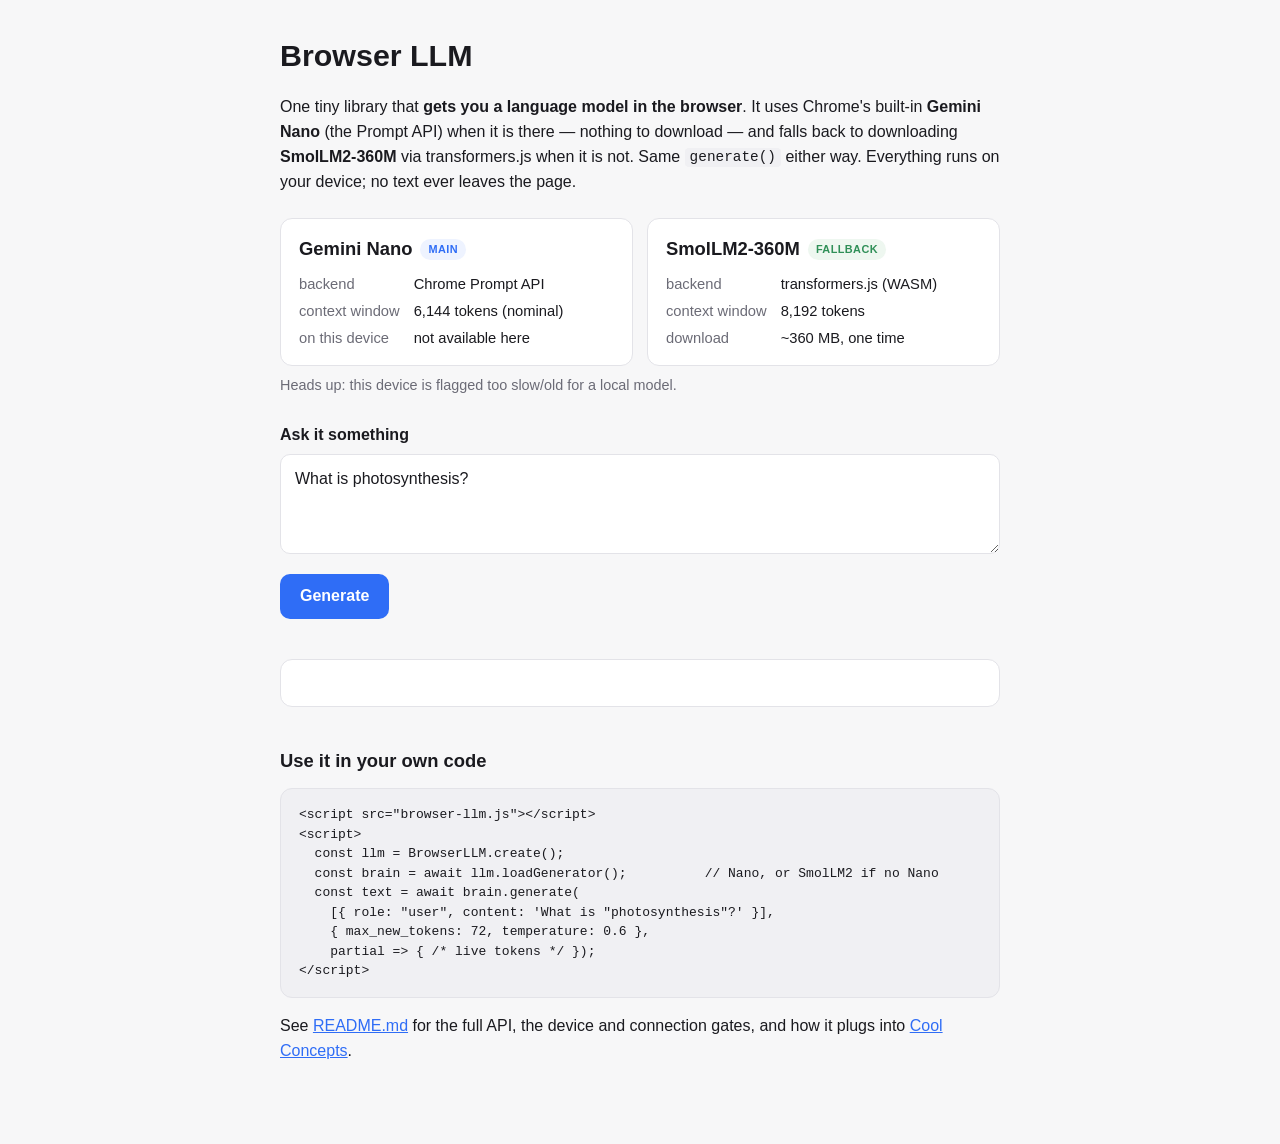
==== index.html @ fb78b73e "browser_llm: on-device LLM provider (Gemini Nano + SmolLM2 fallback) Standalone, dependency-free lib" ====
<!DOCTYPE html>
<html lang="en">
<head>
  <meta charset="UTF-8">
  <meta name="viewport" content="width=device-width, initial-scale=1">
  <title>Browser LLM</title>
  <meta name="description" content="Get an on-device language model in the browser — Gemini Nano first, SmolLM2 as the fallback. No server, no keys.">
  <link rel="stylesheet" href="style.css">
</head>
<body>
  <main>
    <h1>Browser LLM</h1>
    <p class="lede">
      One tiny library that <strong>gets you a language model in the browser</strong>.
      It uses Chrome's built-in <strong>Gemini Nano</strong> (the Prompt API) when it
      is there — nothing to download — and falls back to downloading
      <strong>SmolLM2-360M</strong> via transformers.js when it is not. Same
      <code>generate()</code> either way. Everything runs on your device; no text
      ever leaves the page.
    </p>

    <section class="models">
      <div class="model" id="model-nano">
        <h2>Gemini Nano <span class="tag">main</span></h2>
        <dl>
          <dt>backend</dt><dd>Chrome Prompt API</dd>
          <dt>context window</dt><dd id="ctx-nano">—</dd>
          <dt>on this device</dt><dd id="status-nano">checking…</dd>
        </dl>
      </div>
      <div class="model" id="model-smol">
        <h2>SmolLM2-360M <span class="tag alt">fallback</span></h2>
        <dl>
          <dt>backend</dt><dd>transformers.js (WASM)</dd>
          <dt>context window</dt><dd id="ctx-smol">—</dd>
          <dt>download</dt><dd id="status-smol">~360 MB, one time</dd>
        </dl>
      </div>
    </section>

    <p class="device" id="device-note"></p>

    <section class="try">
      <label for="prompt">Ask it something</label>
      <textarea id="prompt" rows="3" placeholder="What is photosynthesis?">What is photosynthesis?</textarea>
      <div class="row">
        <button id="go" type="button">Generate</button>
        <span id="backend-note" class="backend"></span>
      </div>
      <div id="progress" class="progress" hidden><div id="bar"></div></div>
      <div id="status" class="status"></div>
      <pre id="out" class="out" aria-live="polite"></pre>
    </section>

    <section class="use">
      <h2>Use it in your own code</h2>
      <pre class="code">&lt;script src="browser-llm.js"&gt;&lt;/script&gt;
&lt;script&gt;
  const llm = BrowserLLM.create();
  const brain = await llm.loadGenerator();          // Nano, or SmolLM2 if no Nano
  const text = await brain.generate(
    [{ role: "user", content: 'What is "photosynthesis"?' }],
    { max_new_tokens: 72, temperature: 0.6 },
    partial =&gt; { /* live tokens */ });
&lt;/script&gt;</pre>
      <p>
        See <a href="README.md">README.md</a> for the full API, the device and
        connection gates, and how it plugs into
        <a href="https://mkornreich.me/projects/coolconcepts/">Cool Concepts</a>.
      </p>
    </section>
  </main>

  <script src="browser-llm.js"></script>
  <script src="app.js"></script>
</body>
</html>
---- style.css ----
/* Demo styles for browser-llm. Plain, system fonts, dark-mode aware. */
:root {
  --bg: #f7f7f8;
  --fg: #1a1a1f;
  --muted: #6b6b76;
  --card: #ffffff;
  --border: #e3e3e8;
  --accent: #2f6df6;
  --accent-fg: #ffffff;
  --tag: #eef3ff;
  --tag-fg: #2f6df6;
  --alt: #eef7f0;
  --alt-fg: #2f8f57;
  --code-bg: #f0f0f3;
}
@media (prefers-color-scheme: dark) {
  :root {
    --bg: #16161a;
    --fg: #ececf1;
    --muted: #9a9aa6;
    --card: #1f1f26;
    --border: #33333d;
    --accent: #5b8cff;
    --accent-fg: #0d0d12;
    --tag: #22304f;
    --tag-fg: #a9c2ff;
    --alt: #1e3327;
    --alt-fg: #8fe0ac;
    --code-bg: #14141a;
  }
}

* { box-sizing: border-box; }
body {
  margin: 0;
  background: var(--bg);
  color: var(--fg);
  font: 16px/1.55 -apple-system, BlinkMacSystemFont, "Segoe UI", Roboto, Helvetica, Arial, sans-serif;
}
main { max-width: 760px; margin: 0 auto; padding: 32px 20px 64px; }
h1 { font-size: 1.9rem; margin: 0 0 .3em; }
h2 { font-size: 1.15rem; margin: 0 0 .5em; }
.lede { color: var(--fg); }
code { background: var(--code-bg); padding: .1em .35em; border-radius: 4px; font-size: .9em; }
a { color: var(--accent); }

.models { display: grid; grid-template-columns: 1fr 1fr; gap: 14px; margin: 24px 0 8px; }
@media (max-width: 560px) { .models { grid-template-columns: 1fr; } }
.model { background: var(--card); border: 1px solid var(--border); border-radius: 12px; padding: 16px 18px; }
.model h2 { display: flex; align-items: center; gap: 8px; }
.tag { font-size: .68rem; text-transform: uppercase; letter-spacing: .04em; background: var(--tag); color: var(--tag-fg); padding: 2px 8px; border-radius: 999px; font-weight: 700; }
.tag.alt { background: var(--alt); color: var(--alt-fg); }
dl { display: grid; grid-template-columns: auto 1fr; gap: 4px 14px; margin: 8px 0 0; font-size: .92rem; }
dt { color: var(--muted); }
dd { margin: 0; }

.device { color: var(--muted); font-size: .9rem; margin: 6px 0 26px; }

.try label { display: block; font-weight: 600; margin-bottom: 6px; }
textarea {
  width: 100%; resize: vertical; padding: 12px 14px; border-radius: 10px;
  border: 1px solid var(--border); background: var(--card); color: var(--fg);
  font: inherit;
}
.row { display: flex; align-items: center; gap: 12px; margin: 12px 0; }
button {
  background: var(--accent); color: var(--accent-fg); border: 0; border-radius: 10px;
  padding: 10px 20px; font: inherit; font-weight: 700; cursor: pointer;
}
button:disabled { opacity: .55; cursor: default; }
.backend { color: var(--muted); font-size: .85rem; font-variant-numeric: tabular-nums; }

.progress { height: 8px; background: var(--border); border-radius: 999px; overflow: hidden; margin: 8px 0; }
#bar { height: 100%; width: 2%; background: var(--accent); transition: width .2s ease; }
.status { color: var(--muted); min-height: 1.4em; margin: 6px 0; }
.out {
  white-space: pre-wrap; word-wrap: break-word; background: var(--card);
  border: 1px solid var(--border); border-radius: 12px; padding: 16px 18px;
  min-height: 3em; margin: 6px 0 0; font: inherit;
}

.use { margin-top: 40px; }
.code {
  background: var(--code-bg); border: 1px solid var(--border); border-radius: 12px;
  padding: 16px 18px; overflow-x: auto; font: 13px/1.5 ui-monospace, SFMono-Regular, Menlo, Consolas, monospace;
}
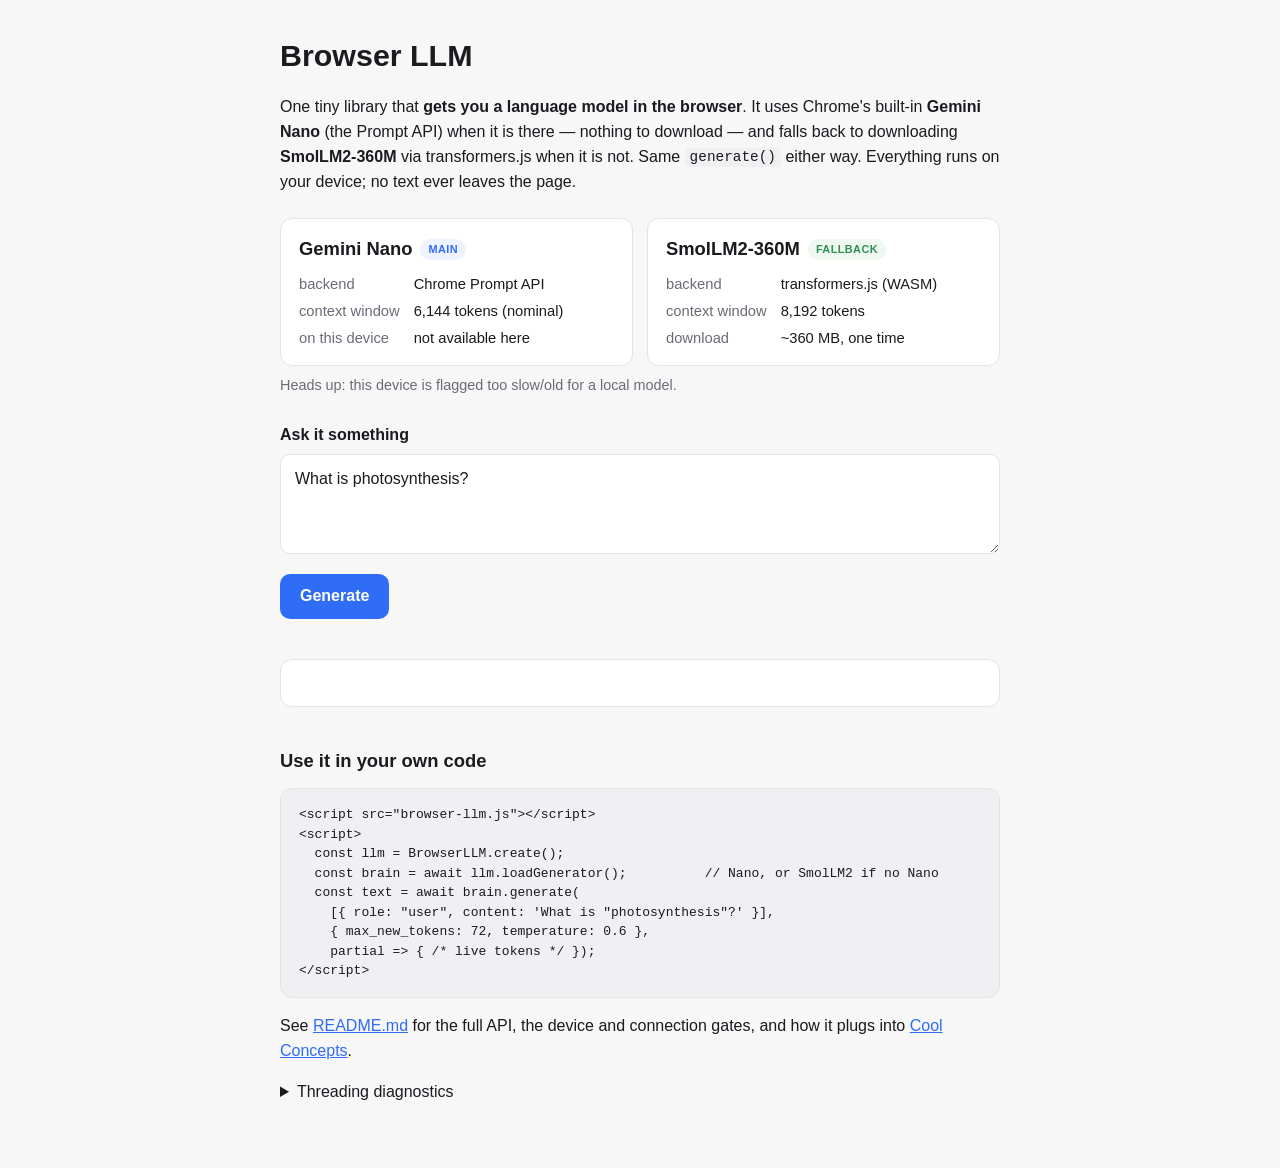
==== commit bfee8ece: "Add cross-origin isolation so SmolLM2 runs multithreaded The downloaded SmolLM2 fallback runs on ONN" ====
--- a/index.html
+++ b/index.html
@@ -5,6 +5,13 @@
   <meta name="viewport" content="width=device-width, initial-scale=1">
   <title>Browser LLM</title>
   <meta name="description" content="Get an on-device language model in the browser — Gemini Nano first, SmolLM2 as the fallback. No server, no keys.">
+  <!-- Cross-origin isolation, so the downloaded SmolLM2 WASM fallback can run
+       multithreaded. Runs first (before the model loads) so its one-time reload
+       happens up front; it self-skips for Nano users, crawlers, and browsers that
+       can't isolate. require-corp works on every browser incl. Firefox (and Android,
+       which has no credentialless). See coi-serviceworker.js. -->
+  <script>window.coi = { coepCredentialless: false };</script>
+  <script src="coi-serviceworker.js"></script>
   <link rel="stylesheet" href="style.css">
 </head>
 <body>
@@ -69,9 +76,21 @@
         <a href="https://mkornreich.me/projects/coolconcepts/">Cool Concepts</a>.
       </p>
     </section>
+
+    <details class="diag">
+      <summary>Threading diagnostics</summary>
+      <p>
+        Whether this browser runs the SmolLM2 WASM fallback multithreaded — the
+        document, the model worker, and a nested (pthread-style) worker must all be
+        cross-origin isolated. Also at <a href="coi-probe.html">coi-probe.html</a>.
+      </p>
+      <pre id="coi-report" class="out">—</pre>
+    </details>
   </main>
 
   <script src="browser-llm.js"></script>
   <script src="app.js"></script>
+  <script src="coi-probe.js"></script>
+  <script>COIProbe.render("#coi-report");</script>
 </body>
 </html>
